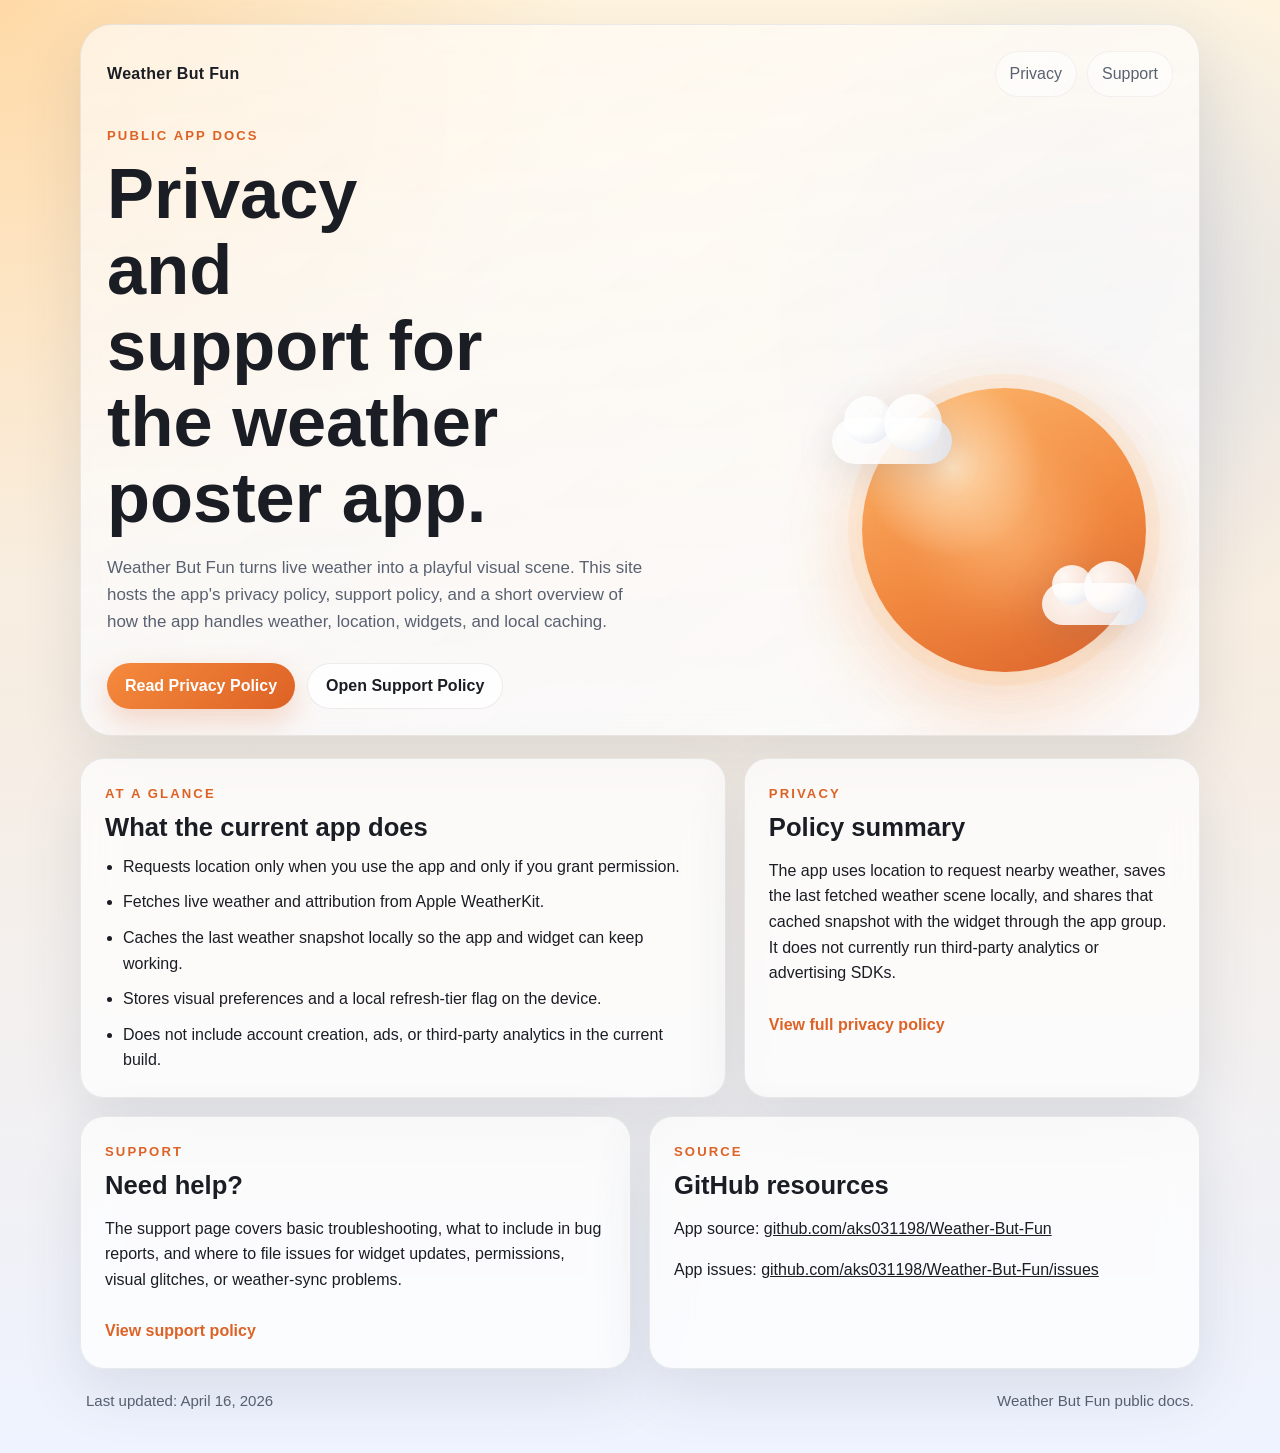
==== index.html @ 32468488 "Add GitHub Pages site for app privacy and support" ====
<!DOCTYPE html>
<html lang="en">
<head>
  <meta charset="utf-8">
  <meta name="viewport" content="width=device-width, initial-scale=1">
  <title>Weather But Fun | Legal &amp; Support</title>
  <meta
    name="description"
    content="Privacy policy, support policy, and public app information for Weather But Fun."
  >
  <link rel="stylesheet" href="./styles.css">
</head>
<body>
  <div class="page-shell">
    <header class="hero">
      <nav class="nav">
        <a class="brand" href="./index.html">Weather But Fun</a>
        <div class="nav-links">
          <a href="./privacy.html">Privacy</a>
          <a href="./support.html">Support</a>
        </div>
      </nav>

      <div class="hero-copy">
        <p class="eyebrow">Public App Docs</p>
        <h1>Privacy and support for the weather poster app.</h1>
        <p class="lede">
          Weather But Fun turns live weather into a playful visual scene. This site hosts
          the app's privacy policy, support policy, and a short overview of how the app
          handles weather, location, widgets, and local caching.
        </p>
        <div class="hero-actions">
          <a class="button button-primary" href="./privacy.html">Read Privacy Policy</a>
          <a class="button button-secondary" href="./support.html">Open Support Policy</a>
        </div>
      </div>

      <div class="hero-orb" aria-hidden="true">
        <div class="orb-core"></div>
        <div class="orb-glow"></div>
        <div class="orb-cloud orb-cloud-one"></div>
        <div class="orb-cloud orb-cloud-two"></div>
      </div>
    </header>

    <main class="content-grid">
      <section class="card">
        <p class="card-label">At a Glance</p>
        <h2>What the current app does</h2>
        <ul class="clean-list">
          <li>Requests location only when you use the app and only if you grant permission.</li>
          <li>Fetches live weather and attribution from Apple WeatherKit.</li>
          <li>Caches the last weather snapshot locally so the app and widget can keep working.</li>
          <li>Stores visual preferences and a local refresh-tier flag on the device.</li>
          <li>Does not include account creation, ads, or third-party analytics in the current build.</li>
        </ul>
      </section>

      <section class="card">
        <p class="card-label">Privacy</p>
        <h2>Policy summary</h2>
        <p>
          The app uses location to request nearby weather, saves the last fetched weather
          scene locally, and shares that cached snapshot with the widget through the app
          group. It does not currently run third-party analytics or advertising SDKs.
        </p>
        <a class="text-link" href="./privacy.html">View full privacy policy</a>
      </section>

      <section class="card">
        <p class="card-label">Support</p>
        <h2>Need help?</h2>
        <p>
          The support page covers basic troubleshooting, what to include in bug reports,
          and where to file issues for widget updates, permissions, visual glitches, or
          weather-sync problems.
        </p>
        <a class="text-link" href="./support.html">View support policy</a>
      </section>

      <section class="card">
        <p class="card-label">Source</p>
        <h2>GitHub resources</h2>
        <p>
          App source:
          <a href="https://github.com/aks031198/Weather-But-Fun" target="_blank" rel="noreferrer">
            github.com/aks031198/Weather-But-Fun
          </a>
        </p>
        <p>
          App issues:
          <a href="https://github.com/aks031198/Weather-But-Fun/issues" target="_blank" rel="noreferrer">
            github.com/aks031198/Weather-But-Fun/issues
          </a>
        </p>
      </section>
    </main>

    <footer class="footer">
      <p>Last updated: April 16, 2026</p>
      <p>Weather But Fun public docs.</p>
    </footer>
  </div>
</body>
</html>
---- styles.css ----
:root {
  color-scheme: light;
  --bg-top: #fff4df;
  --bg-mid: #f7ede1;
  --bg-bottom: #eef3ff;
  --panel: rgba(255, 255, 255, 0.72);
  --panel-strong: rgba(255, 255, 255, 0.88);
  --border: rgba(16, 24, 40, 0.08);
  --text: #1b1d24;
  --muted: #596171;
  --accent: #f58a3d;
  --accent-deep: #dd6225;
  --accent-soft: #ffcf93;
  --sky: #7f96c8;
  --shadow: 0 22px 60px rgba(53, 63, 92, 0.12);
  --radius-xl: 32px;
  --radius-lg: 24px;
  --radius-md: 18px;
  --max-width: 1120px;
}

* {
  box-sizing: border-box;
}

html {
  min-height: 100%;
  background:
    radial-gradient(circle at top left, rgba(255, 197, 123, 0.56), transparent 30%),
    radial-gradient(circle at 85% 20%, rgba(128, 167, 244, 0.26), transparent 22%),
    linear-gradient(180deg, var(--bg-top), var(--bg-mid) 45%, var(--bg-bottom));
}

body {
  margin: 0;
  min-height: 100vh;
  color: var(--text);
  font-family: "SF Pro Display", "SF Pro Text", "Segoe UI", sans-serif;
  line-height: 1.6;
}

a {
  color: inherit;
}

.page-shell {
  width: min(calc(100% - 32px), var(--max-width));
  margin: 0 auto;
  padding: 24px 0 40px;
}

.nav {
  display: flex;
  align-items: center;
  justify-content: space-between;
  gap: 20px;
  margin-bottom: 28px;
}

.brand {
  text-decoration: none;
  font-weight: 800;
  letter-spacing: 0.02em;
  font-size: 1rem;
}

.nav-links {
  display: flex;
  flex-wrap: wrap;
  gap: 10px;
}

.nav-links a {
  text-decoration: none;
  color: var(--muted);
  background: rgba(255, 255, 255, 0.55);
  border: 1px solid rgba(16, 24, 40, 0.05);
  border-radius: 999px;
  padding: 9px 14px;
  transition: transform 180ms ease, background 180ms ease, color 180ms ease;
}

.nav-links a:hover,
.nav-links a[aria-current="page"] {
  transform: translateY(-1px);
  background: rgba(255, 255, 255, 0.88);
  color: var(--text);
}

.hero,
.subpage-header {
  position: relative;
  overflow: hidden;
  padding: 26px;
  border-radius: var(--radius-xl);
  border: 1px solid var(--border);
  background:
    linear-gradient(145deg, rgba(255, 255, 255, 0.62), rgba(255, 255, 255, 0.82)),
    linear-gradient(180deg, rgba(255, 213, 155, 0.22), rgba(111, 153, 239, 0.08));
  backdrop-filter: blur(18px);
  box-shadow: var(--shadow);
}

.hero {
  min-height: 430px;
  display: grid;
  align-items: center;
}

.hero-copy,
.subpage-title {
  position: relative;
  z-index: 2;
  max-width: 620px;
}

.eyebrow,
.card-label {
  margin: 0 0 10px;
  font-size: 0.82rem;
  font-weight: 800;
  letter-spacing: 0.16em;
  text-transform: uppercase;
  color: var(--accent-deep);
}

h1,
h2 {
  margin: 0;
  line-height: 1.08;
}

h1 {
  font-size: clamp(2.4rem, 6vw, 4.4rem);
  max-width: 10ch;
}

h2 {
  font-size: clamp(1.4rem, 2vw, 1.85rem);
  margin-bottom: 12px;
}

.lede {
  margin: 18px 0 0;
  max-width: 58ch;
  color: var(--muted);
  font-size: 1.06rem;
}

.hero-actions {
  display: flex;
  flex-wrap: wrap;
  gap: 12px;
  margin-top: 28px;
}

.button {
  display: inline-flex;
  align-items: center;
  justify-content: center;
  min-height: 46px;
  padding: 0 18px;
  border-radius: 999px;
  text-decoration: none;
  font-weight: 700;
  transition: transform 180ms ease, box-shadow 180ms ease, background 180ms ease;
}

.button:hover {
  transform: translateY(-1px);
}

.button-primary {
  color: #fff;
  background: linear-gradient(135deg, var(--accent), var(--accent-deep));
  box-shadow: 0 12px 30px rgba(221, 98, 37, 0.24);
}

.button-secondary {
  background: rgba(255, 255, 255, 0.78);
  border: 1px solid rgba(16, 24, 40, 0.08);
}

.hero-orb {
  position: absolute;
  right: -20px;
  bottom: -10px;
  width: min(44vw, 430px);
  aspect-ratio: 1;
  pointer-events: none;
}

.orb-core,
.orb-glow {
  position: absolute;
  border-radius: 50%;
}

.orb-glow {
  inset: 4%;
  background: radial-gradient(circle, rgba(255, 202, 145, 0.54), rgba(245, 138, 61, 0.12), transparent 72%);
  filter: blur(16px);
}

.orb-core {
  inset: 17%;
  background:
    radial-gradient(circle at 32% 28%, rgba(255, 241, 215, 0.96), rgba(255, 241, 215, 0.58) 10%, transparent 32%),
    radial-gradient(circle at 34% 28%, rgba(255, 183, 104, 0.26), transparent 36%),
    linear-gradient(155deg, #ffbe74, #f1883f 56%, #d95f29);
  box-shadow:
    0 0 0 14px rgba(252, 173, 90, 0.1),
    0 40px 90px rgba(235, 121, 35, 0.22);
}

.orb-cloud {
  position: absolute;
  border-radius: 999px;
  background:
    radial-gradient(circle at 30% 30%, rgba(255, 255, 255, 0.94), rgba(255, 255, 255, 0.82) 46%, rgba(219, 226, 239, 0.9));
  filter: drop-shadow(0 10px 18px rgba(86, 98, 134, 0.16));
}

.orb-cloud::before,
.orb-cloud::after {
  content: "";
  position: absolute;
  border-radius: 50%;
  background: inherit;
}

.orb-cloud-one {
  width: 120px;
  height: 46px;
  left: 10%;
  top: 24%;
}

.orb-cloud-one::before {
  width: 48px;
  height: 48px;
  left: 12px;
  top: -22px;
}

.orb-cloud-one::after {
  width: 58px;
  height: 58px;
  right: 10px;
  top: -24px;
}

.orb-cloud-two {
  width: 104px;
  height: 42px;
  right: 17%;
  bottom: 28%;
}

.orb-cloud-two::before {
  width: 40px;
  height: 40px;
  left: 10px;
  top: -18px;
}

.orb-cloud-two::after {
  width: 52px;
  height: 52px;
  right: 10px;
  top: -22px;
}

.content-grid {
  display: grid;
  grid-template-columns: repeat(12, 1fr);
  gap: 18px;
  margin-top: 22px;
}

.card,
.legal-card {
  border-radius: var(--radius-lg);
  border: 1px solid var(--border);
  background: var(--panel);
  backdrop-filter: blur(18px);
  box-shadow: var(--shadow);
}

.card {
  padding: 24px;
  grid-column: span 6;
}

.content-grid .card:nth-child(1) {
  grid-column: span 7;
}

.content-grid .card:nth-child(2) {
  grid-column: span 5;
}

.text-link {
  display: inline-block;
  margin-top: 10px;
  text-decoration: none;
  font-weight: 700;
  color: var(--accent-deep);
}

.clean-list {
  margin: 0;
  padding-left: 18px;
}

.clean-list li + li {
  margin-top: 10px;
}

.legal-layout {
  margin-top: 22px;
}

.legal-card {
  padding: 28px;
  background: var(--panel-strong);
}

.legal-card section + section {
  margin-top: 26px;
  padding-top: 26px;
  border-top: 1px solid rgba(16, 24, 40, 0.08);
}

.footer {
  display: flex;
  flex-wrap: wrap;
  justify-content: space-between;
  gap: 10px 18px;
  margin-top: 20px;
  padding: 0 6px;
  color: var(--muted);
  font-size: 0.94rem;
}

.footer p {
  margin: 0;
}

@media (max-width: 860px) {
  .hero {
    min-height: 0;
    padding-bottom: 300px;
  }

  .hero-orb {
    right: 50%;
    bottom: -60px;
    transform: translateX(50%);
    width: min(75vw, 360px);
  }

  .content-grid .card,
  .content-grid .card:nth-child(1),
  .content-grid .card:nth-child(2),
  .content-grid .card:nth-child(3),
  .content-grid .card:nth-child(4) {
    grid-column: 1 / -1;
  }
}

@media (max-width: 600px) {
  .page-shell {
    width: min(calc(100% - 20px), var(--max-width));
    padding-top: 10px;
  }

  .hero,
  .subpage-header,
  .card,
  .legal-card {
    border-radius: 22px;
  }

  .hero,
  .subpage-header {
    padding: 20px;
  }

  .nav {
    align-items: flex-start;
    flex-direction: column;
  }

  .nav-links {
    width: 100%;
  }

  .hero-actions {
    flex-direction: column;
    align-items: stretch;
  }

  .button {
    width: 100%;
  }

  .legal-card {
    padding: 22px;
  }
}
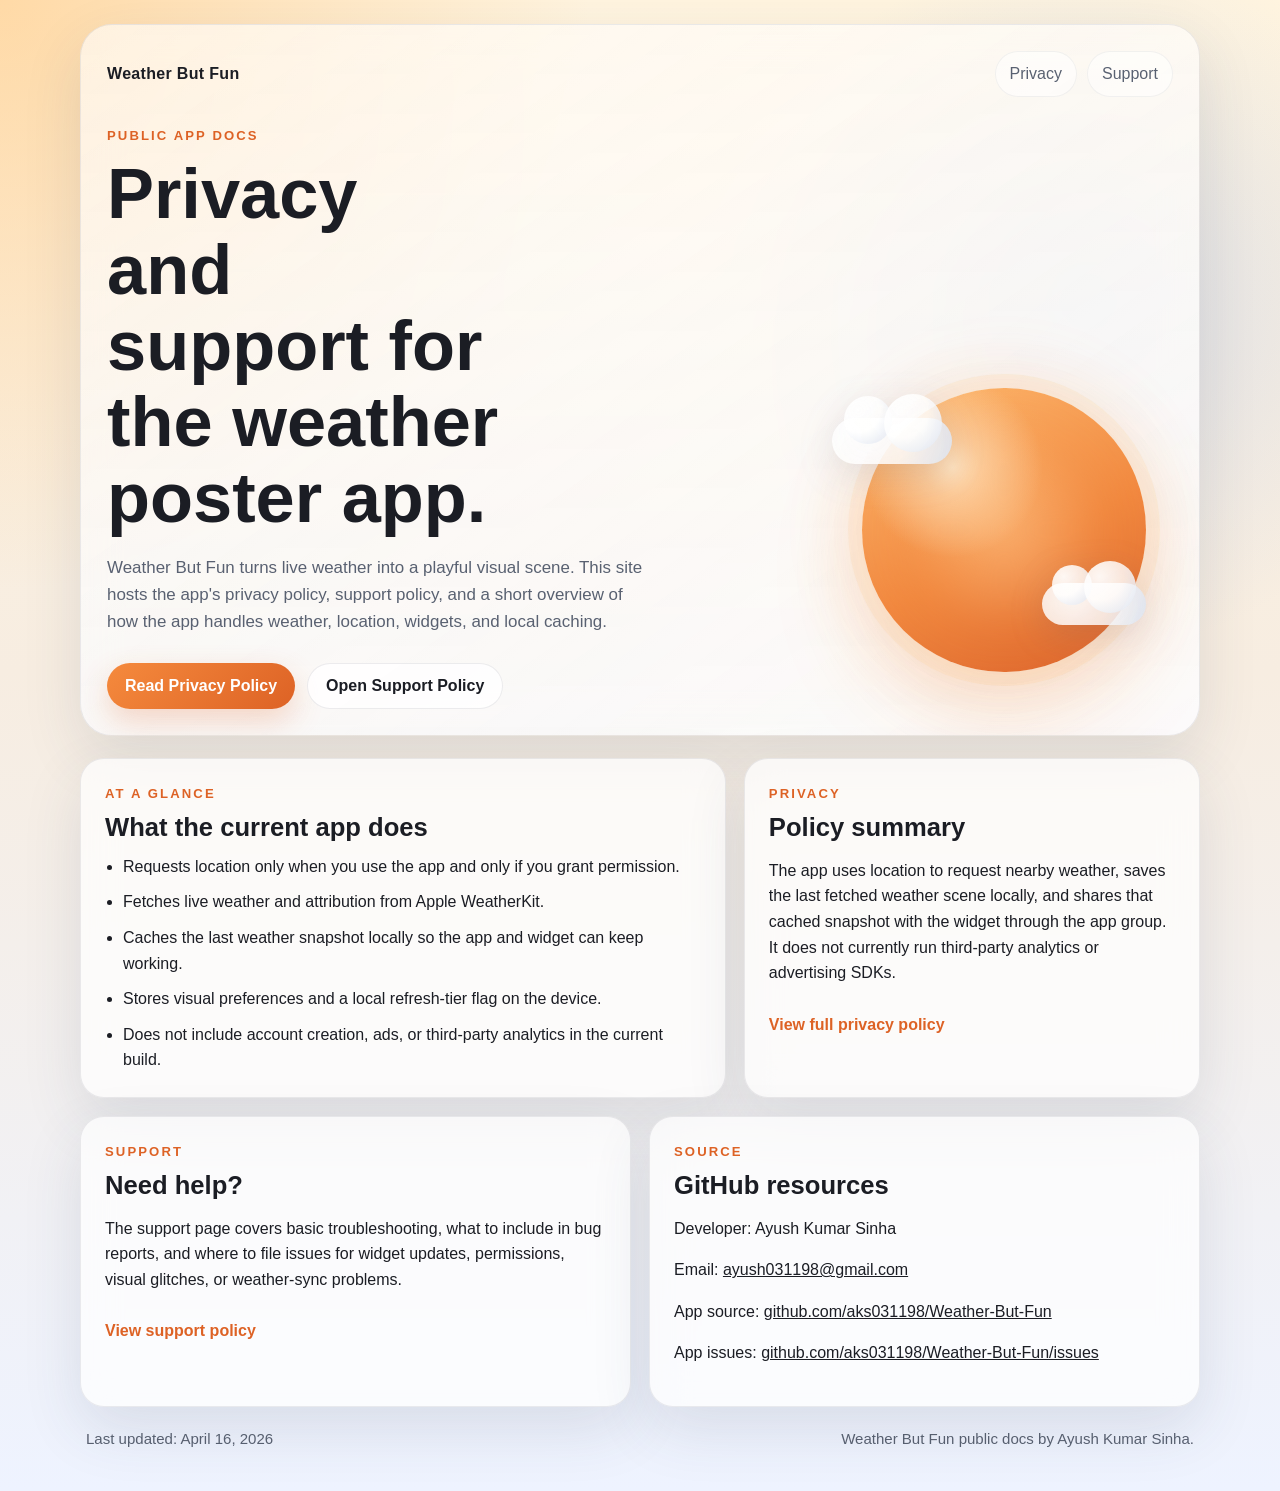
==== commit 50c2cbcb: "Add developer contact details to docs" ====
--- a/index.html
+++ b/index.html
@@ -81,6 +81,11 @@
       <section class="card">
         <p class="card-label">Source</p>
         <h2>GitHub resources</h2>
+        <p>Developer: Ayush Kumar Sinha</p>
+        <p>
+          Email:
+          <a href="mailto:ayush031198@gmail.com">ayush031198@gmail.com</a>
+        </p>
         <p>
           App source:
           <a href="https://github.com/aks031198/Weather-But-Fun" target="_blank" rel="noreferrer">
@@ -98,7 +103,7 @@
 
     <footer class="footer">
       <p>Last updated: April 16, 2026</p>
-      <p>Weather But Fun public docs.</p>
+      <p>Weather But Fun public docs by Ayush Kumar Sinha.</p>
     </footer>
   </div>
 </body>
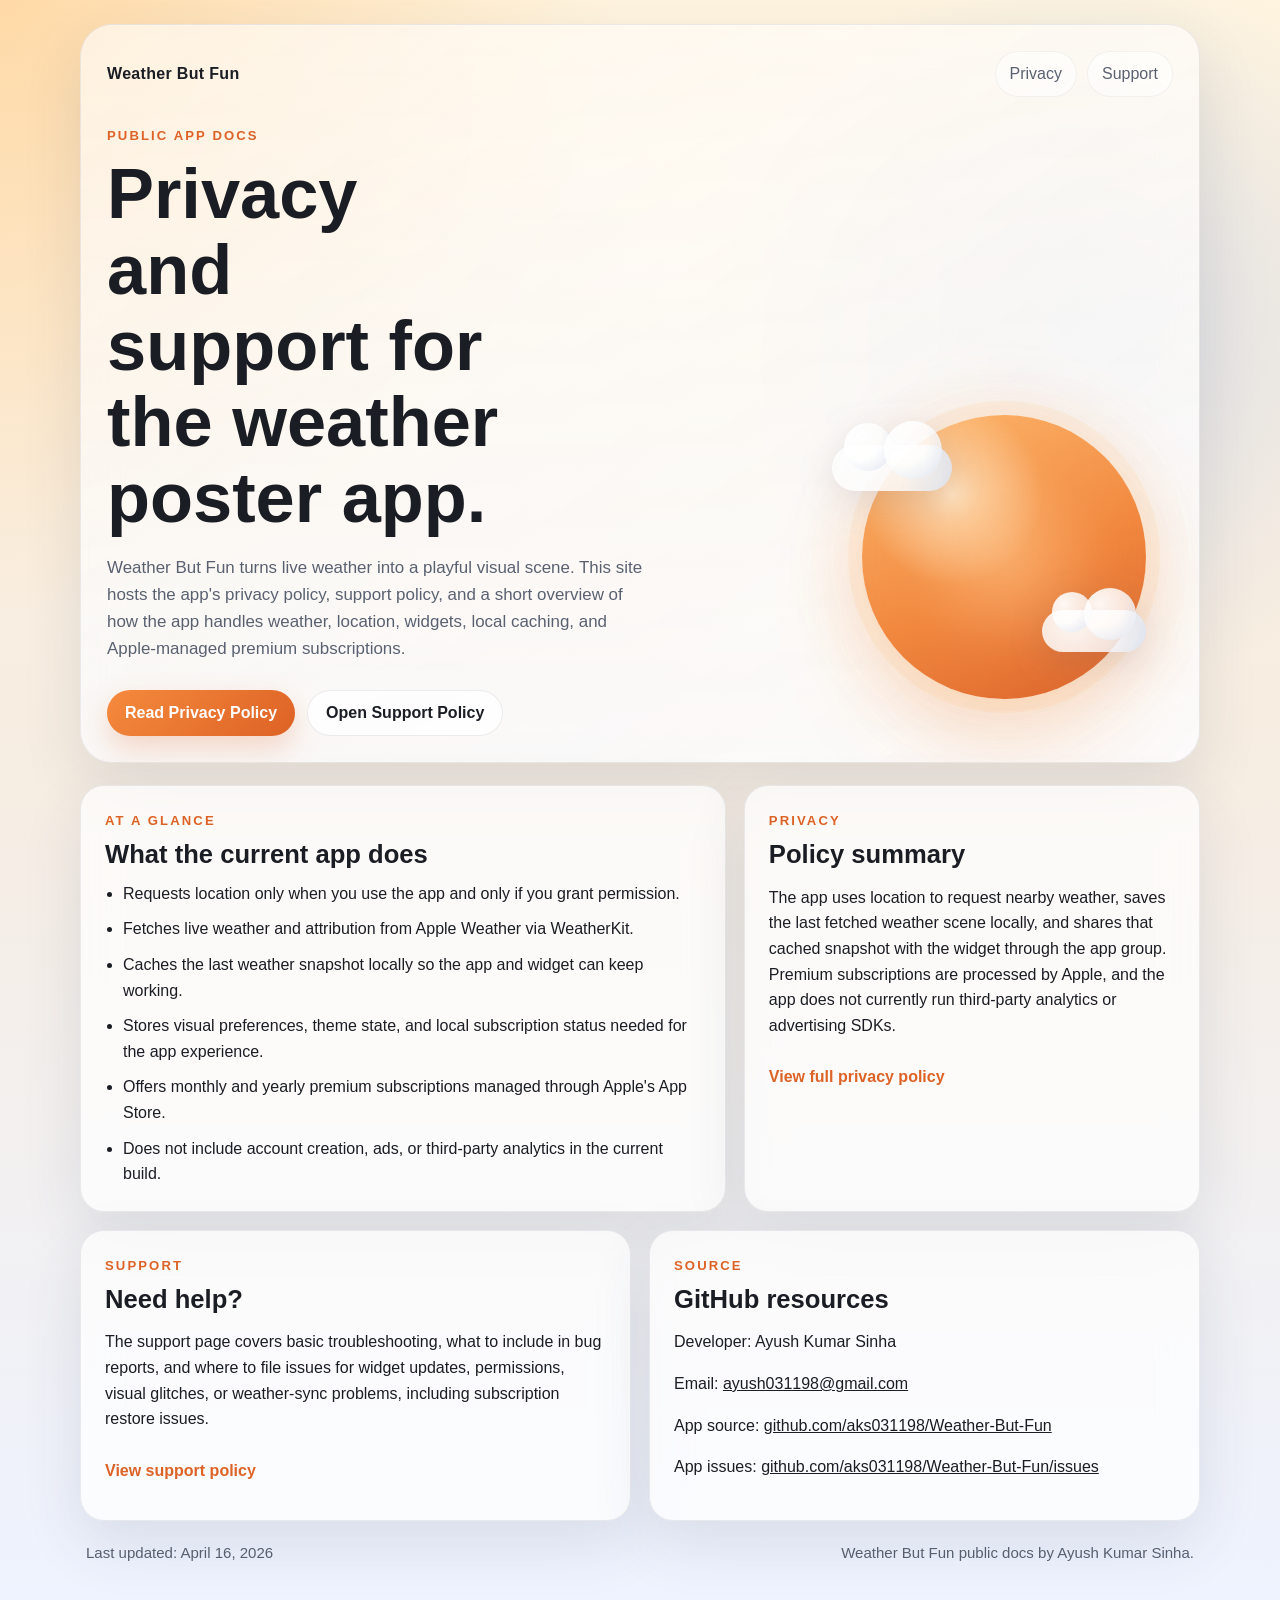
==== commit c89b8019: "Update Weather But Fun legal docs for subscriptions" ====
--- a/index.html
+++ b/index.html
@@ -27,7 +27,8 @@
         <p class="lede">
           Weather But Fun turns live weather into a playful visual scene. This site hosts
           the app's privacy policy, support policy, and a short overview of how the app
-          handles weather, location, widgets, and local caching.
+          handles weather, location, widgets, local caching, and Apple-managed premium
+          subscriptions.
         </p>
         <div class="hero-actions">
           <a class="button button-primary" href="./privacy.html">Read Privacy Policy</a>
@@ -49,9 +50,10 @@
         <h2>What the current app does</h2>
         <ul class="clean-list">
           <li>Requests location only when you use the app and only if you grant permission.</li>
-          <li>Fetches live weather and attribution from Apple WeatherKit.</li>
+          <li>Fetches live weather and attribution from Apple Weather via WeatherKit.</li>
           <li>Caches the last weather snapshot locally so the app and widget can keep working.</li>
-          <li>Stores visual preferences and a local refresh-tier flag on the device.</li>
+          <li>Stores visual preferences, theme state, and local subscription status needed for the app experience.</li>
+          <li>Offers monthly and yearly premium subscriptions managed through Apple's App Store.</li>
           <li>Does not include account creation, ads, or third-party analytics in the current build.</li>
         </ul>
       </section>
@@ -62,7 +64,8 @@
         <p>
           The app uses location to request nearby weather, saves the last fetched weather
           scene locally, and shares that cached snapshot with the widget through the app
-          group. It does not currently run third-party analytics or advertising SDKs.
+          group. Premium subscriptions are processed by Apple, and the app does not
+          currently run third-party analytics or advertising SDKs.
         </p>
         <a class="text-link" href="./privacy.html">View full privacy policy</a>
       </section>
@@ -73,7 +76,7 @@
         <p>
           The support page covers basic troubleshooting, what to include in bug reports,
           and where to file issues for widget updates, permissions, visual glitches, or
-          weather-sync problems.
+          weather-sync problems, including subscription restore issues.
         </p>
         <a class="text-link" href="./support.html">View support policy</a>
       </section>
